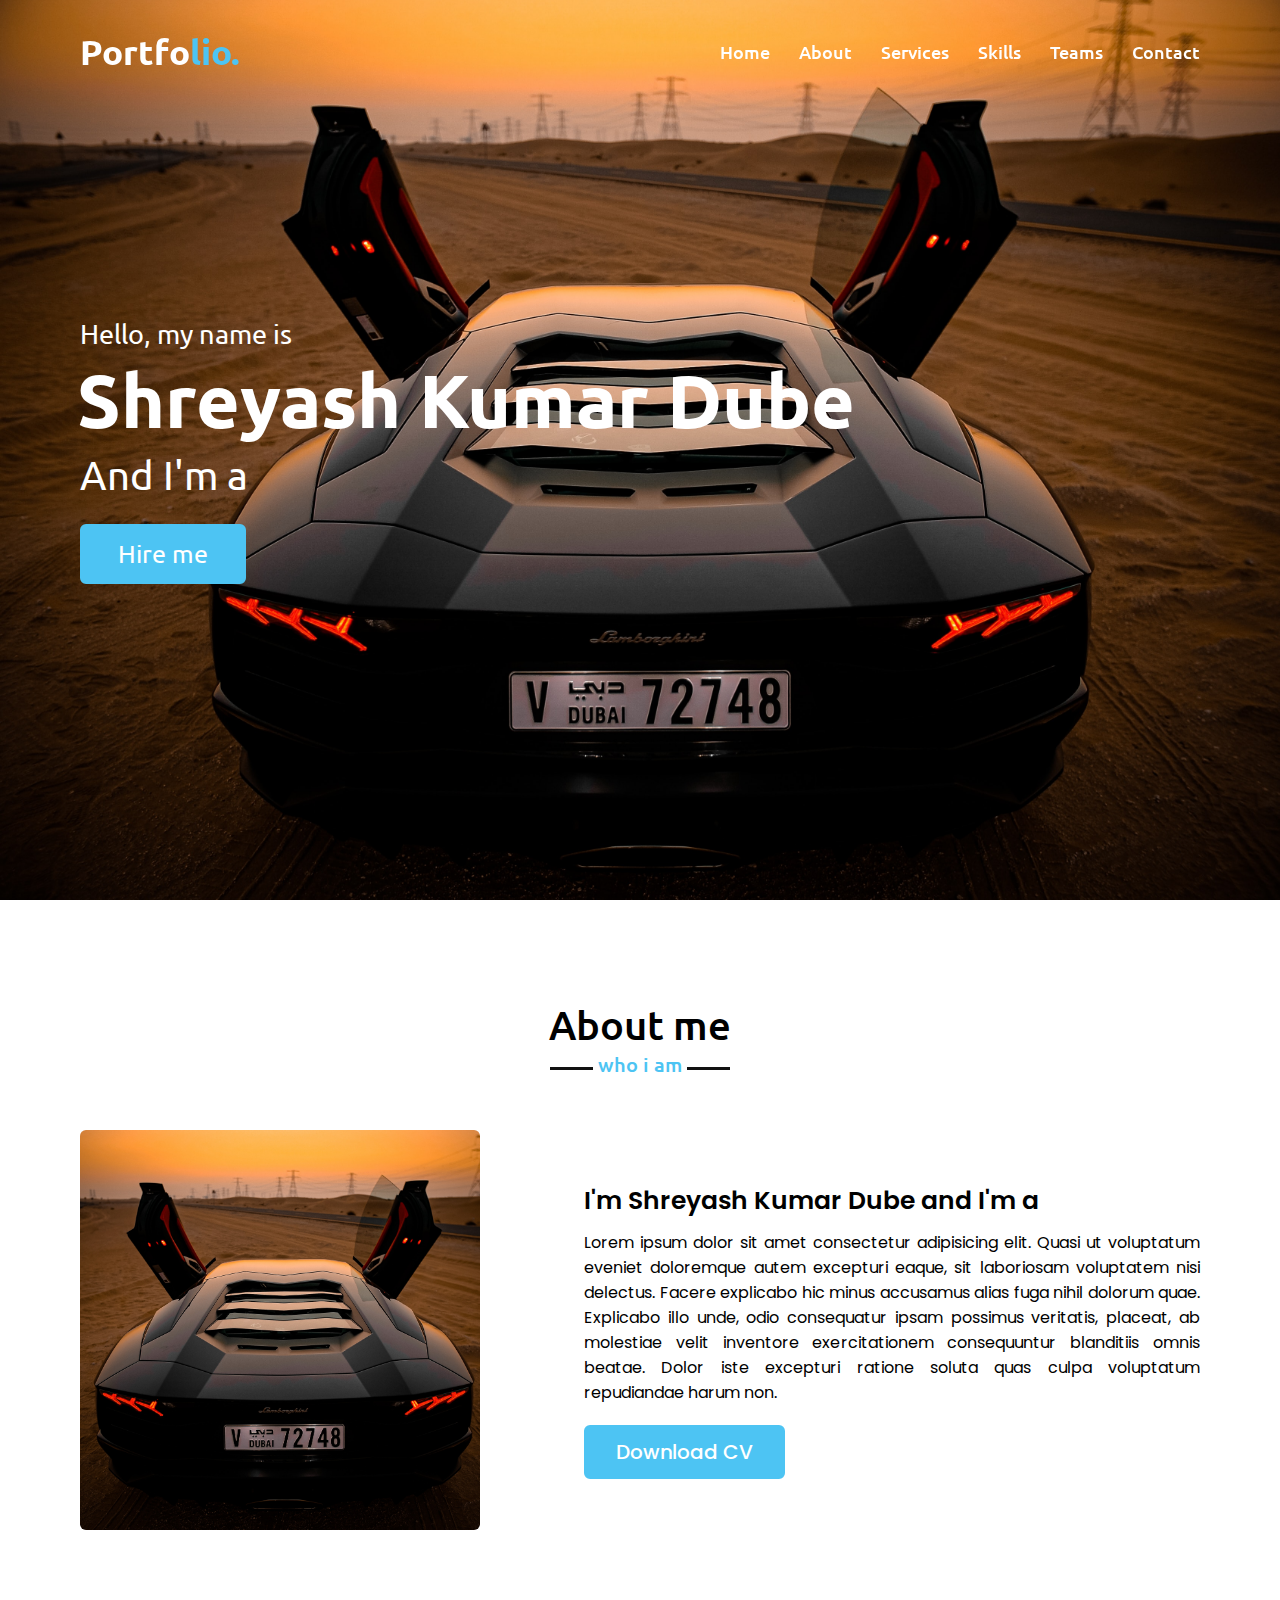
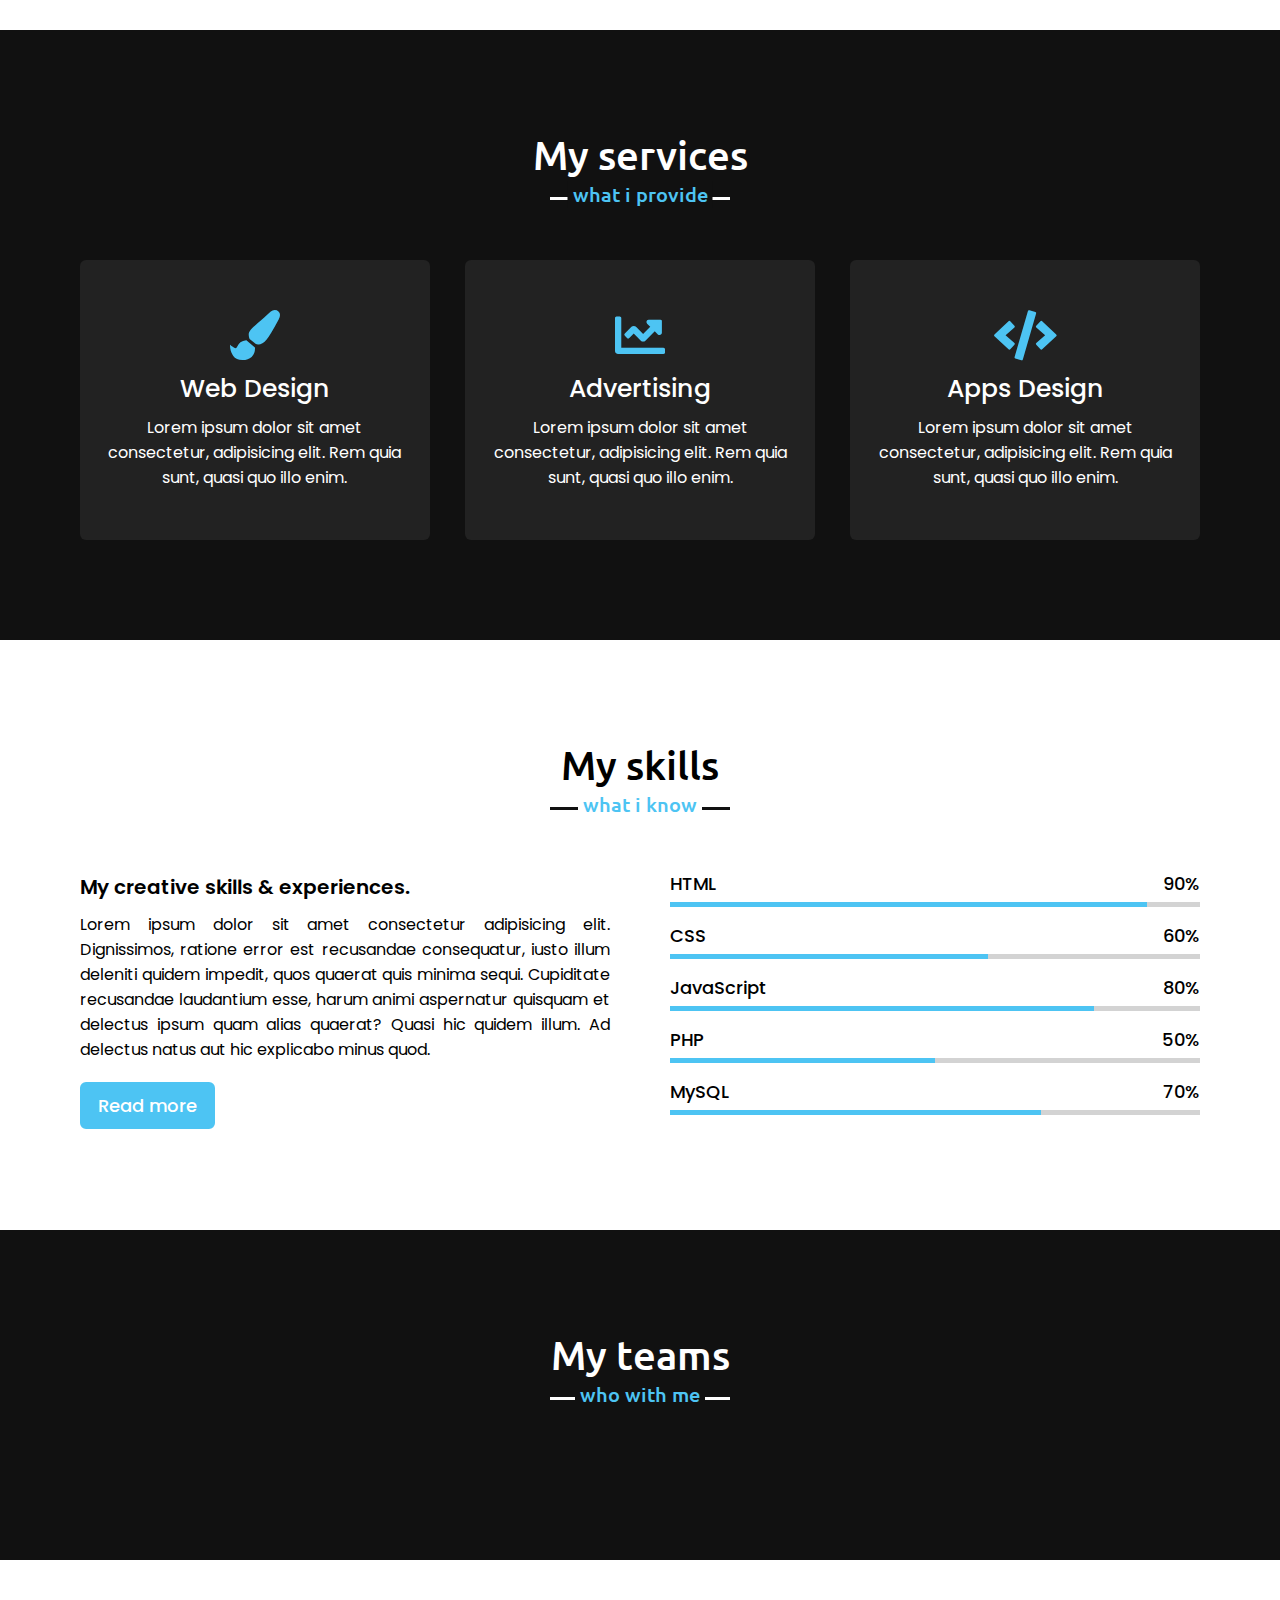
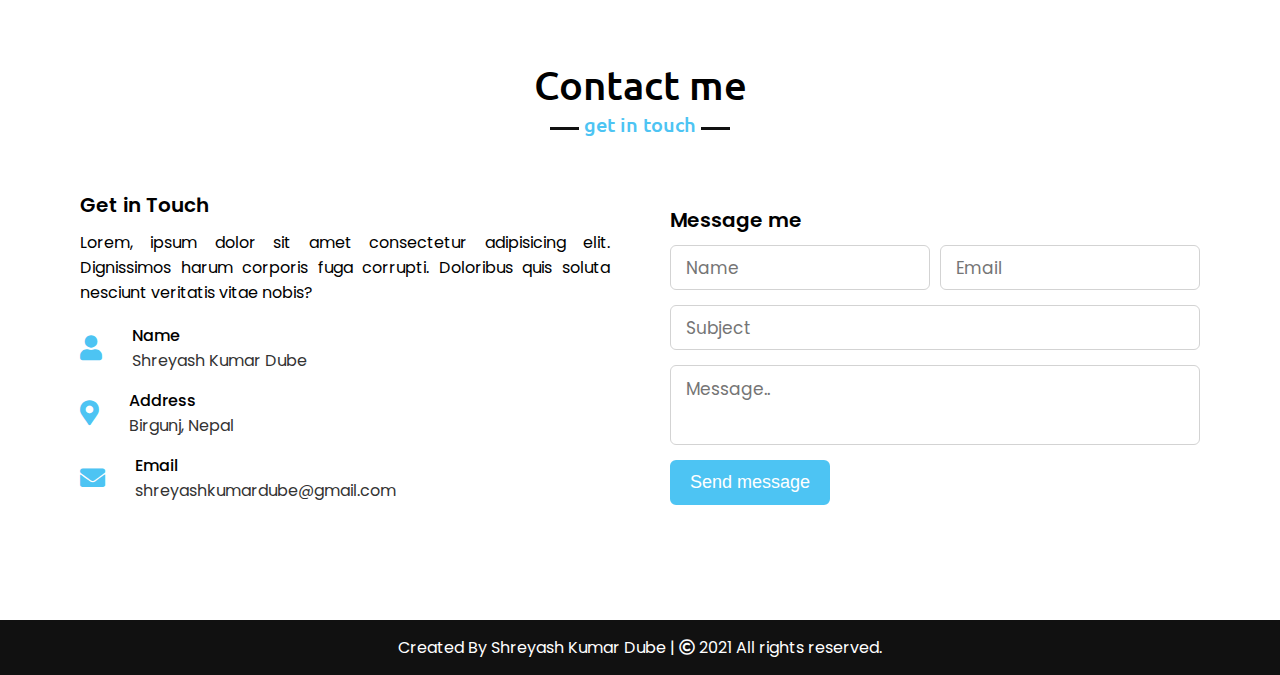
==== prot.html @ 354f3b51 "Initial Commit" ====
<html lang="en">
<head>
    <meta charset="UTF-8">
    <meta name="viewport" content="width=device-width, initial-scale=1.0">
    <title>Personal Portfolio Website</title>
    <link rel="stylesheet" href="style1.css">
    <link rel="stylesheet" href="https://cdnjs.cloudflare.com/ajax/libs/font-awesome/5.15.3/css/all.min.css"/>
    <script src="https://code.jquery.com/jquery-3.5.1.min.js"></script>
    <script src="https://cdnjs.cloudflare.com/ajax/libs/typed.js/2.0.11/typed.min.js"></script>
    <script src="https://cdnjs.cloudflare.com/ajax/libs/waypoints/4.0.1/jquery.waypoints.min.js"></script>
    <script src="https://cdnjs.cloudflare.com/ajax/libs/OwlCarousel2/2.3.4/owl.carousel.min.js"></script>
    <link rel="stylesheet" href="https://cdnjs.cloudflare.com/ajax/libs/OwlCarousel2/2.3.4/assets/owl.carousel.min.css"/>
</head>
<body>
    <div class="scroll-up-btn">
        <i class="fas fa-angle-up"></i>
    </div>
    <nav class="navbar">
        <div class="max-width">
            <div class="logo"><a href="#">Portfo<span>lio.</span></a></div>
            <ul class="menu">
                <li><a href="#home" class="menu-btn">Home</a></li>
                <li><a href="#about" class="menu-btn">About</a></li>
                <li><a href="#services" class="menu-btn">Services</a></li>
                <li><a href="#skills" class="menu-btn">Skills</a></li>
                <li><a href="#teams" class="menu-btn">Teams</a></li>
                <li><a href="#contact" class="menu-btn">Contact</a></li>
            </ul>
            <div class="menu-btn">
                <i class="fas fa-bars"></i>
            </div>
        </div>
    </nav>
    <!-- home section start -->
    <section class="home" id="home">
        <div class="max-width">
            <div class="home-content">
                <div class="text-1">Hello, my name is</div>
                <div class="text-2">Shreyash Kumar Dube</div>
                <div class="text-3">And I'm a <span class="typing"></span></div>
                <a href="#">Hire me</a>
            </div>
        </div>
    </section>
    <!-- about section start -->
    <section class="about" id="about">
        <div class="max-width">
            <h2 class="title">About me</h2>
            <div class="about-content">
                <div class="column left">
                    <img src="bg1.jpg" alt="">
                </div>
                <div class="column right">
                    <div class="text">I'm Shreyash Kumar Dube and I'm a <span class="typing-2"></span></div>
                    <p>Lorem ipsum dolor sit amet consectetur adipisicing elit. Quasi ut voluptatum eveniet doloremque autem excepturi eaque, sit laboriosam voluptatem nisi delectus. Facere explicabo hic minus accusamus alias fuga nihil dolorum quae. Explicabo illo unde, odio consequatur ipsam possimus veritatis, placeat, ab molestiae velit inventore exercitationem consequuntur blanditiis omnis beatae. Dolor iste excepturi ratione soluta quas culpa voluptatum repudiandae harum non.</p>
                    <a href="#">Download CV</a>
                </div>
            </div>
        </div>
    </section>
    <!-- services section start -->
    <section class="services" id="services">
        <div class="max-width">
            <h2 class="title">My services</h2>
            <div class="serv-content">
                <div class="card">
                    <div class="box">
                        <i class="fas fa-paint-brush"></i>
                        <div class="text">Web Design</div>
                        <p>Lorem ipsum dolor sit amet consectetur, adipisicing elit. Rem quia sunt, quasi quo illo enim.</p>
                    </div>
                </div>
                <div class="card">
                    <div class="box">
                        <i class="fas fa-chart-line"></i>
                        <div class="text">Advertising</div>
                        <p>Lorem ipsum dolor sit amet consectetur, adipisicing elit. Rem quia sunt, quasi quo illo enim.</p>
                    </div>
                </div>
                <div class="card">
                    <div class="box">
                        <i class="fas fa-code"></i>
                        <div class="text">Apps Design</div>
                        <p>Lorem ipsum dolor sit amet consectetur, adipisicing elit. Rem quia sunt, quasi quo illo enim.</p>
                    </div>
                </div>
               </div>
            </div>
        </div>
    </section>
    <!-- skills section start -->
    <section class="skills" id="skills">
        <div class="max-width">
            <h2 class="title">My skills</h2>
            <div class="skills-content">
                <div class="column left">
                    <div class="text">My creative skills & experiences.</div>
                    <p>Lorem ipsum dolor sit amet consectetur adipisicing elit. Dignissimos, ratione error est recusandae consequatur, iusto illum deleniti quidem impedit, quos quaerat quis minima sequi. Cupiditate recusandae laudantium esse, harum animi aspernatur quisquam et delectus ipsum quam alias quaerat? Quasi hic quidem illum. Ad delectus natus aut hic explicabo minus quod.</p>
                    <a href="#">Read more</a>
                </div>
                <div class="column right">
                    <div class="bars">
                        <div class="info">
                            <span>HTML</span>
                            <span>90%</span>
                        </div>
                        <div class="line html"></div>
                    </div>
                    <div class="bars">
                        <div class="info">
                            <span>CSS</span>
                            <span>60%</span>
                        </div>
                        <div class="line css"></div>
                    </div>
                    <div class="bars">
                        <div class="info">
                            <span>JavaScript</span>
                            <span>80%</span>
                        </div>
                        <div class="line js"></div>
                    </div>
                    <div class="bars">
                        <div class="info">
                            <span>PHP</span>
                            <span>50%</span>
                        </div>
                        <div class="line php"></div>
                    </div>
                    <div class="bars">
                        <div class="info">
                            <span>MySQL</span>
                            <span>70%</span>
                        </div>
                        <div class="line mysql"></div>
                    </div>
                </div>
            </div>
        </div>
    </section>
    <!-- teams section start -->
    <section class="teams" id="teams">
        <div class="max-width">
            <h2 class="title">My teams</h2>
            <div class="carousel owl-carousel">
                <div class="card">
                    <div class="box">
                        <img src="bg2.jpg" alt="">
                        <div class="text">Someone name</div>
                        <p>Lorem ipsum dolor sit amet consectetur adipisicing elit.</p>
                    </div>
                </div>
                <div class="card">
                    <div class="box">
                        <img src="bg3.jpg" alt="">
                        <div class="text">Someone name</div>
                        <p>Lorem ipsum dolor sit amet consectetur adipisicing elit.</p>
                    </div>
                </div>
                <div class="card">
                    <div class="box">
                        <img src="bg4.jpg" alt="">
                        <div class="text">Someone name</div>
                        <p>Lorem ipsum dolor sit amet consectetur adipisicing elit.</p>
                    </div>
                </div>
                <div class="card">
                    <div class="box">
                        <img src="bg1.jpg" alt="">
                        <div class="text">Someone name</div>
                        <p>Lorem ipsum dolor sit amet consectetur adipisicing elit.</p>
                    </div>
                </div>
                <div class="card">
                    <div class="box">
                        <img src="Logo.jpg" alt="">
                        <div class="text">Someone name</div>
                        <p>Lorem ipsum dolor sit amet consectetur adipisicing elit.</p>
                    </div>
                </div>
            </div>
        </div>
    </section>
    <!-- contact section start -->
    <section class="contact" id="contact">
        <div class="max-width">
            <h2 class="title">Contact me</h2>
            <div class="contact-content">
                <div class="column left">
                    <div class="text">Get in Touch</div>
                    <p>Lorem, ipsum dolor sit amet consectetur adipisicing elit. Dignissimos harum corporis fuga corrupti. Doloribus quis soluta nesciunt veritatis vitae nobis?</p>
                    <div class="icons">
                        <div class="row">
                            <i class="fas fa-user"></i>
                            <div class="info">
                                <div class="head">Name</div>
                                <div class="sub-title">Shreyash Kumar Dube</div>
                            </div>
                        </div>
                        <div class="row">
                            <i class="fas fa-map-marker-alt"></i>
                            <div class="info">
                                <div class="head">Address</div>
                                <div class="sub-title">Birgunj, Nepal</div>
                            </div>
                        </div>
                        <div class="row">
                            <i class="fas fa-envelope"></i>
                            <div class="info">
                                <div class="head">Email</div>
                                <div class="sub-title">shreyashkumardube@gmail.com</div>
                            </div>
                        </div>
                    </div>
                </div>
                <div class="column right">
                    <div class="text">Message me</div>
                    <form action="#">
                        <div class="fields">
                            <div class="field name">
                                <input type="text" placeholder="Name" required>
                            </div>
                            <div class="field email">
                                <input type="email" placeholder="Email" required>
                            </div>
                        </div>
                        <div class="field">
                            <input type="text" placeholder="Subject" required>
                        </div>
                        <div class="field textarea">
                            <textarea cols="30" rows="10" placeholder="Message.." required></textarea>
                        </div>
                        <div class="button-area">
                            <button type="submit">Send message</button>
                        </div>
                    </form>
                </div>
            </div>
        </div>
    </section>
    <!-- footer section start -->
    <footer>
        <span>Created By Shreyash Kumar Dube | <span class="far fa-copyright"></span> 2021 All rights reserved.</span>
    </footer>
    <script src="script.js"></script>
</body>
</html>
---- style1.css ----
@import url('https://fonts.googleapis.com/css2?family=Poppins:wght@400;500;600;700&family=Ubuntu:wght@400;500;700&display=swap');
*{
    margin: 0;
    padding: 0;
    box-sizing: border-box;
    text-decoration: none;
}
html{
    scroll-behavior: smooth;
}
/* custom scroll bar */
::-webkit-scrollbar {
    width: 10px;
}
::-webkit-scrollbar-track {
    background: #f1f1f1;
}
::-webkit-scrollbar-thumb {
    background: #888;
}
::-webkit-scrollbar-thumb:hover {
    background: #555;
}
/* all similar content styling codes */
section{
    padding: 100px 0;
}
.max-width{
    max-width: 1300px;
    padding: 0 80px;
    margin: auto;
}
.about, .services, .skills, .teams, .contact, footer{
    font-family: 'Poppins', sans-serif;
}
.about .about-content,
.services .serv-content,
.skills .skills-content,
.contact .contact-content{
    display: flex;
    flex-wrap: wrap;
    align-items: center;
    justify-content: space-between;
}
section .title{
    position: relative;
    text-align: center;
    font-size: 40px;
    font-weight: 500;
    margin-bottom: 60px;
    padding-bottom: 20px;
    font-family: 'Ubuntu', sans-serif;
}
section .title::before{
    content: "";
    position: absolute;
    bottom: 0px;
    left: 50%;
    width: 180px;
    height: 3px;
    background: #111;
    transform: translateX(-50%);
}
section .title::after{
    position: absolute;
    bottom: -8px;
    left: 50%;
    font-size: 20px;
    color: rgb(77, 196, 243);
    padding: 0 5px;
    background: #fff;
    transform: translateX(-50%);
}
/* navbar styling */
.navbar{
    position: fixed;
    width: 100%;
    z-index: 999;
    padding: 30px 0;
    font-family: 'Ubuntu', sans-serif;
    transition: all 0.3s ease;
}
.navbar.sticky{
    padding: 15px 0;
    background: rgb(77, 196, 243);;
}
.navbar .max-width{
    display: flex;
    align-items: center;
    justify-content: space-between;
}
.navbar .logo a{
    color: #fff;
    font-size: 35px;
    font-weight: 600;
}
.navbar .logo a span{
    color: rgb(77, 196, 243);;
    transition: all 0.3s ease;
}
.navbar.sticky .logo a span{
    color: #fff;
}
.navbar .menu li{
    list-style: none;
    display: inline-block;
}
.navbar .menu li a{
    display: block;
    color: #fff;
    font-size: 18px;
    font-weight: 500;
    margin-left: 25px;
    transition: color 0.3s ease;
}
.navbar .menu li a:hover{
    color: rgb(77, 196, 243);;
}
.navbar.sticky .menu li a:hover{
    color: #fff;
}
/* menu btn styling */
.menu-btn{
    color: #fff;
    font-size: 23px;
    cursor: pointer;
    display: none;
}
.scroll-up-btn{
    position: fixed;
    height: 45px;
    width: 42px;
    background: rgb(77, 196, 243);;
    right: 30px;
    bottom: 10px;
    text-align: center;
    line-height: 45px;
    color: #fff;
    z-index: 9999;
    font-size: 30px;
    border-radius: 6px;
    border-bottom-width: 2px;
    cursor: pointer;
    opacity: 0;
    pointer-events: none;
    transition: all 0.3s ease;
}
.scroll-up-btn.show{
    bottom: 30px;
    opacity: 1;
    pointer-events: auto;
}
.scroll-up-btn:hover{
    filter: brightness(90%);
}
/* home section styling */
.home{
    display: flex;
    background: url("bg1.jpg") no-repeat center;
    height: 100vh;
    color: #fff;
    min-height: 500px;
    background-size: cover;
    background-attachment: fixed;
    font-family: 'Ubuntu', sans-serif;
}
.home .max-width{
  width: 100%;
  display: flex;
}
.home .max-width .row{
  margin-right: 0;
}
.home .home-content .text-1{
    font-size: 27px;
}
.home .home-content .text-2{
    font-size: 75px;
    font-weight: 600;
    margin-left: -3px;
}
.home .home-content .text-3{
    font-size: 40px;
    margin: 5px 0;
}
.home .home-content .text-3 span{
    color: rgb(77, 196, 243);;
    font-weight: 500;
}
.home .home-content a{
    display: inline-block;
    background: rgb(77, 196, 243);;
    color: #fff;
    font-size: 25px;
    padding: 12px 36px;
    margin-top: 20px;
    font-weight: 400;
    border-radius: 6px;
    border: 2px solid rgb(77, 196, 243);;
    transition: all 0.3s ease;
}
.home .home-content a:hover{
    color: rgb(77, 196, 243);;
    background: none;
}
/* about section styling */
.about .title::after{
    content: "who i am";
}
.about .about-content .left{
    width: 45%;
}
.about .about-content .left img{
    height: 400px;
    width: 400px;
    object-fit: cover;
    border-radius: 6px;
}
.about .about-content .right{
    width: 55%;
}
.about .about-content .right .text{
    font-size: 25px;
    font-weight: 600;
    margin-bottom: 10px;
}
.about .about-content .right .text span{
    color: rgb(77, 196, 243);;
}
.about .about-content .right p{
    text-align: justify;
}
.about .about-content .right a{
    display: inline-block;
    background: rgb(77, 196, 243);;
    color: #fff;
    font-size: 20px;
    font-weight: 500;
    padding: 10px 30px;
    margin-top: 20px;
    border-radius: 6px;
    border: 2px solid rgb(77, 196, 243);;
    transition: all 0.3s ease;
}
.about .about-content .right a:hover{
    color: rgb(77, 196, 243);;
    background: none;
}
/* services section styling */
.services, .teams{
    color:#fff;
    background: #111;
}
.services .title::before,
.teams .title::before{
    background: #fff;
}
.services .title::after,
.teams .title::after{
    background: #111;
    content: "what i provide";
}
.services .serv-content .card{
    width: calc(33% - 20px);
    background: #222;
    text-align: center;
    border-radius: 6px;
    padding: 50px 25px;
    cursor: pointer;
    transition: all 0.3s ease;
}
.services .serv-content .card:hover{
    background: rgb(77, 196, 243);;
}
.services .serv-content .card .box{
    transition: all 0.3s ease;
}
.services .serv-content .card:hover .box{
    transform: scale(1.05);
}
.services .serv-content .card i{
    font-size: 50px;
    color: rgb(77, 196, 243);;
    transition: color 0.3s ease;
}
.services .serv-content .card:hover i{
    color: #fff;
}
.services .serv-content .card .text{
    font-size: 25px;
    font-weight: 500;
    margin: 10px 0 7px 0;
}
/* skills section styling */
.skills .title::after{
    content: "what i know";
}
.skills .skills-content .column{
    width: calc(50% - 30px);
}
.skills .skills-content .left .text{
    font-size: 20px;
    font-weight: 600;
    margin-bottom: 10px;
}
.skills .skills-content .left p{
    text-align: justify;
}
.skills .skills-content .left a{
    display: inline-block;
    background: rgb(77, 196, 243);;
    color: #fff;
    font-size: 18px;
    font-weight: 500;
    padding: 8px 16px;
    margin-top: 20px;
    border-radius: 6px;
    border: 2px solid rgb(77, 196, 243);;
    transition: all 0.3s ease;
}
.skills .skills-content .left a:hover{
    color: rgb(77, 196, 243);;
    background: none;
}
.skills .skills-content .right .bars{
    margin-bottom: 15px;
}
.skills .skills-content .right .info{
    display: flex;
    margin-bottom: 5px;
    align-items: center;
    justify-content: space-between;
}
.skills .skills-content .right span{
    font-weight: 500;
    font-size: 18px;
}
.skills .skills-content .right .line{
    height: 5px;
    width: 100%;
    background: lightgrey;
    position: relative;
}
.skills .skills-content .right .line::before{
    content: "";
    position: absolute;
    height: 100%;
    left: 0;
    top: 0;
    background: rgb(77, 196, 243);;
}
.skills-content .right .html::before{
    width: 90%;
}
.skills-content .right .css::before{
    width: 60%;
}
.skills-content .right .js::before{
    width: 80%;
}
.skills-content .right .php::before{
    width: 50%;
}
.skills-content .right .mysql::before{
    width: 70%;
}
/* teams section styling */
.teams .title::after{
    content: "who with me";
}
.teams .carousel .card{
    background: #222;
    border-radius: 6px;
    padding: 25px 35px;
    text-align: center;
    overflow: hidden;
    transition: all 0.3s ease;
}
.teams .carousel .card:hover{
    background: rgb(77, 196, 243);;
}
.teams .carousel .card .box{
    display: flex;
    flex-direction: column;
    align-items: center;
    justify-content: center;
    transition: all 0.3s ease;
}
.teams .carousel .card:hover .box{
    transform: scale(1.05);
}
.teams .carousel .card .text{
    font-size: 25px;
    font-weight: 500;
    margin: 10px 0 7px 0;
}
.teams .carousel .card img{
    height: 150px;
    width: 150px;
    object-fit: cover;
    border-radius: 50%;
    border: 5px solid rgb(77, 196, 243);;
    transition: all 0.3s ease;
}
.teams .carousel .card:hover img{
    border-color: #fff;
}
.owl-dots{
    text-align: center;
    margin-top: 20px;
}
.owl-dot{
    height: 13px;
    width: 13px;
    margin: 0 5px;
    outline: none!important;
    border-radius: 50%;
    border: 2px solid rgb(77, 196, 243);
    transition: all 0.3s ease;
}
.owl-dot.active{
    width: 35px;
    border-radius: 14px;
}
.owl-dot.active,
.owl-dot:hover{
    background: rgb(77, 196, 243);
}
/* contact section styling */
.contact .title::after{
    content: "get in touch";
}
.contact .contact-content .column{
    width: calc(50% - 30px);
}
.contact .contact-content .text{
    font-size: 20px;
    font-weight: 600;
    margin-bottom: 10px;
}
.contact .contact-content .left p{
    text-align: justify;
}
.contact .contact-content .left .icons{
    margin: 10px 0;
}
.contact .contact-content .row{
    display: flex;
    height: 65px;
    align-items: center;
}
.contact .contact-content .row .info{
    margin-left: 30px;
}
.contact .contact-content .row i{
    font-size: 25px;
    color: rgb(77, 196, 243);;
}
.contact .contact-content .info .head{
    font-weight: 500;
}
.contact .contact-content .info .sub-title{
    color: #333;
}
.contact .right form .fields{
    display: flex;
}
.contact .right form .field,
.contact .right form .fields .field{
    height: 45px;
    width: 100%;
    margin-bottom: 15px;
}
.contact .right form .textarea{
    height: 80px;
    width: 100%;
}
.contact .right form .name{
    margin-right: 10px;
}
.contact .right form .field input,
.contact .right form .textarea textarea{
    height: 100%;
    width: 100%;
    border: 1px solid lightgrey;
    border-radius: 6px;
    outline: none;
    padding: 0 15px;
    font-size: 17px;
    font-family: 'Poppins', sans-serif;
    transition: all 0.3s ease;
}
.contact .right form .field input:focus,
.contact .right form .textarea textarea:focus{
    border-color: #b3b3b3;
}
.contact .right form .textarea textarea{
  padding-top: 10px;
  resize: none;
}
.contact .right form .button-area{
  display: flex;
  align-items: center;
}
.right form .button-area button{
  color: #fff;
  display: block;
  width: 160px!important;
  height: 45px;
  outline: none;
  font-size: 18px;
  font-weight: 500;
  border-radius: 6px;
  cursor: pointer;
  flex-wrap: nowrap;
  background: rgb(77, 196, 243);;
  border: 2px solid rgb(77, 196, 243);;
  transition: all 0.3s ease;
}
.right form .button-area button:hover{
  color: rgb(77, 196, 243);;
  background: none;
}
/* footer section styling */
footer{
    background: #111;
    padding: 15px 23px;
    color: #fff;
    text-align: center;
}
footer span a{
    color: rgb(77, 196, 243);;
    text-decoration: none;
}
footer span a:hover{
    text-decoration: underline;
}
/* responsive media query start */
@media (max-width: 1104px) {
    .about .about-content .left img{
        height: 350px;
        width: 350px;
    }
}
@media (max-width: 991px) {
    .max-width{
        padding: 0 50px;
    }
}
@media (max-width: 947px){
    .menu-btn{
        display: block;
        z-index: 999;
    }
    .menu-btn i.active:before{
        content: "\f00d";
    }
    .navbar .menu{
        position: fixed;
        height: 100vh;
        width: 100%;
        left: -100%;
        top: 0;
        background: #111;
        text-align: center;
        padding-top: 80px;
        transition: all 0.3s ease;
    }
    .navbar .menu.active{
        left: 0;
    }
    .navbar .menu li{
        display: block;
    }
    .navbar .menu li a{
        display: inline-block;
        margin: 20px 0;
        font-size: 25px;
    }
    .home .home-content .text-2{
        font-size: 70px;
    }
    .home .home-content .text-3{
        font-size: 35px;
    }
    .home .home-content a{
        font-size: 23px;
        padding: 10px 30px;
    }
    .max-width{
        max-width: 930px;
    }
    .about .about-content .column{
        width: 100%;
    }
    .about .about-content .left{
        display: flex;
        justify-content: center;
        margin: 0 auto 60px;
    }
    .about .about-content .right{
        flex: 100%;
    }
    .services .serv-content .card{
        width: calc(50% - 10px);
        margin-bottom: 20px;
    }
    .skills .skills-content .column,
    .contact .contact-content .column{
        width: 100%;
        margin-bottom: 35px;
    }
}
@media (max-width: 690px) {
    .max-width{
        padding: 0 23px;
    }
    .home .home-content .text-2{
        font-size: 60px;
    }
    .home .home-content .text-3{
        font-size: 32px;
    }
    .home .home-content a{
        font-size: 20px;
    }
    .services .serv-content .card{
        width: 100%;
    }
}
@media (max-width: 500px) {
    .home .home-content .text-2{
        font-size: 50px;
    }
    .home .home-content .text-3{
        font-size: 27px;
    }
    .about .about-content .right .text,
    .skills .skills-content .left .text{
        font-size: 19px;
    }
    .contact .right form .fields{
        flex-direction: column;
    }
    .contact .right form .name,
    .contact .right form .email{
        margin: 0;
    }
    .right form .error-box{
       width: 150px;
    }
    .scroll-up-btn{
        right: 15px;
        bottom: 15px;
        height: 38px;
        width: 35px;
        font-size: 23px;
        line-height: 38px;
    }
}
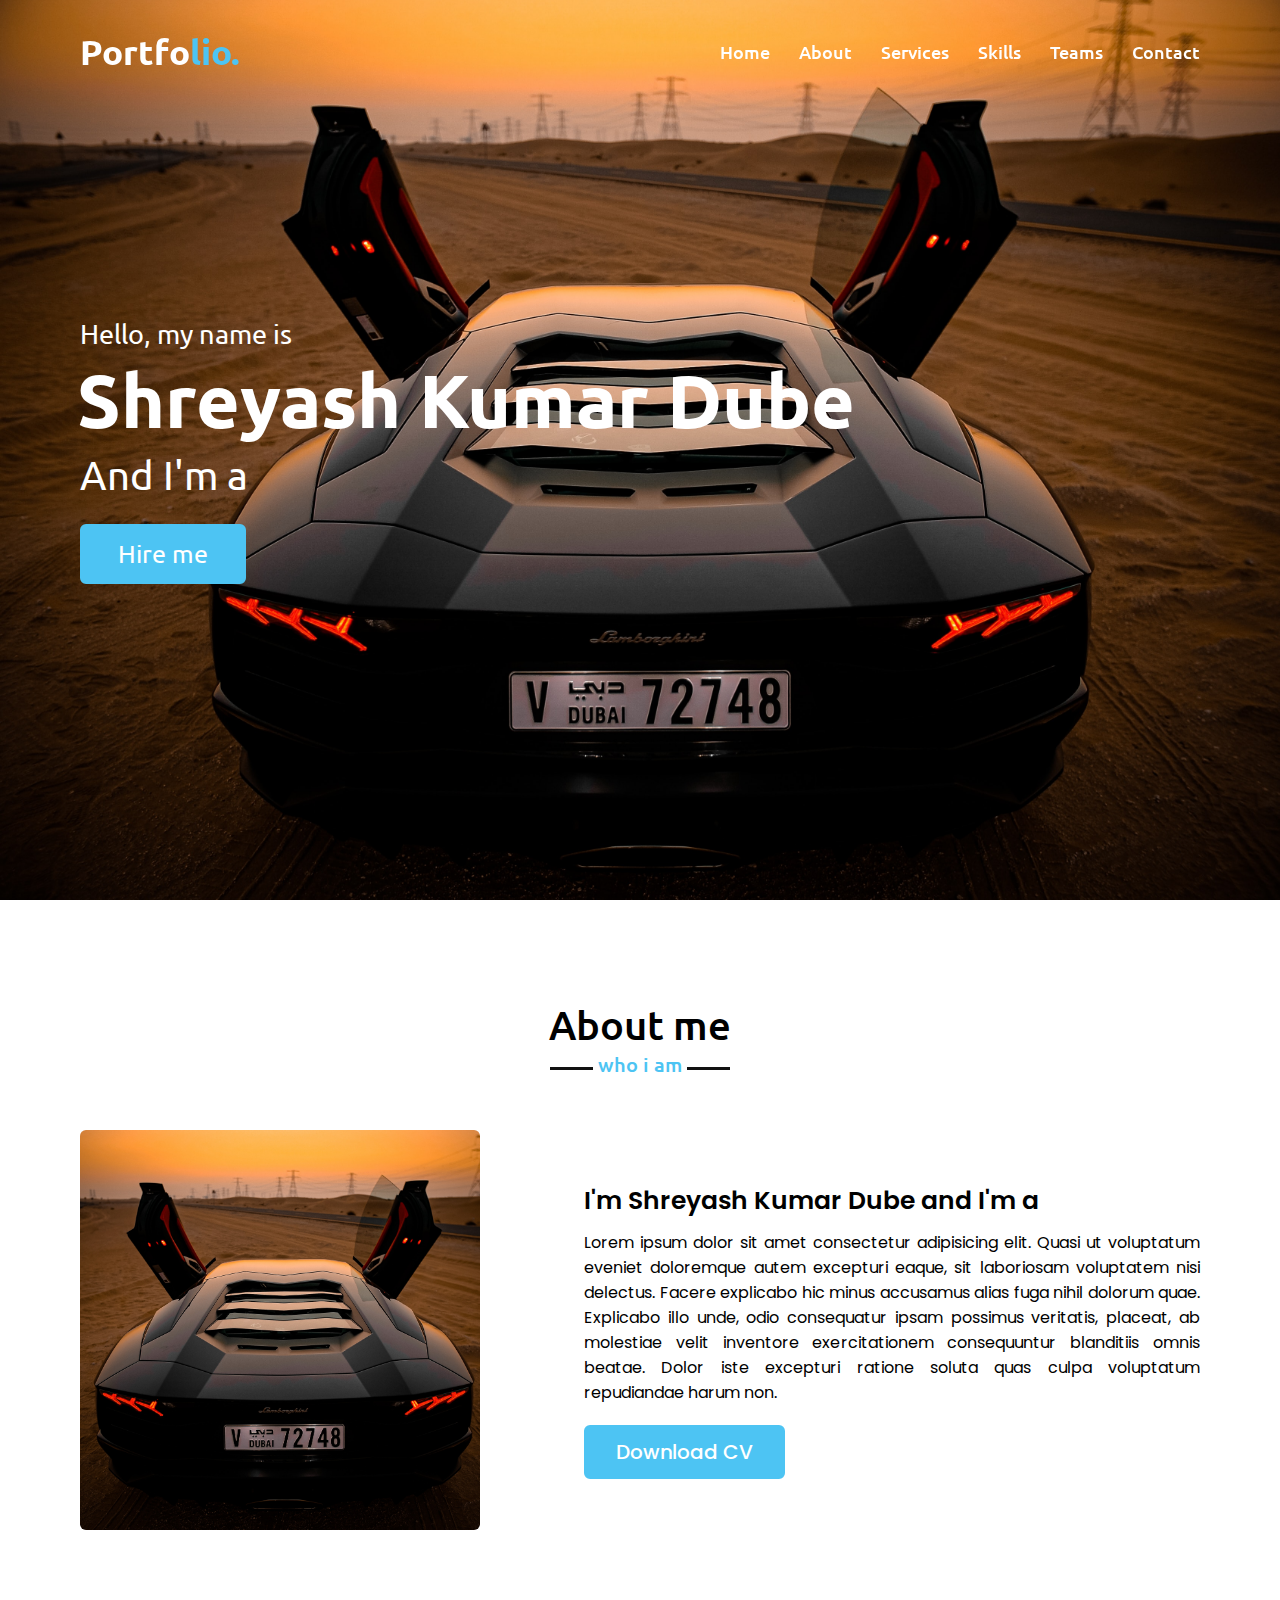
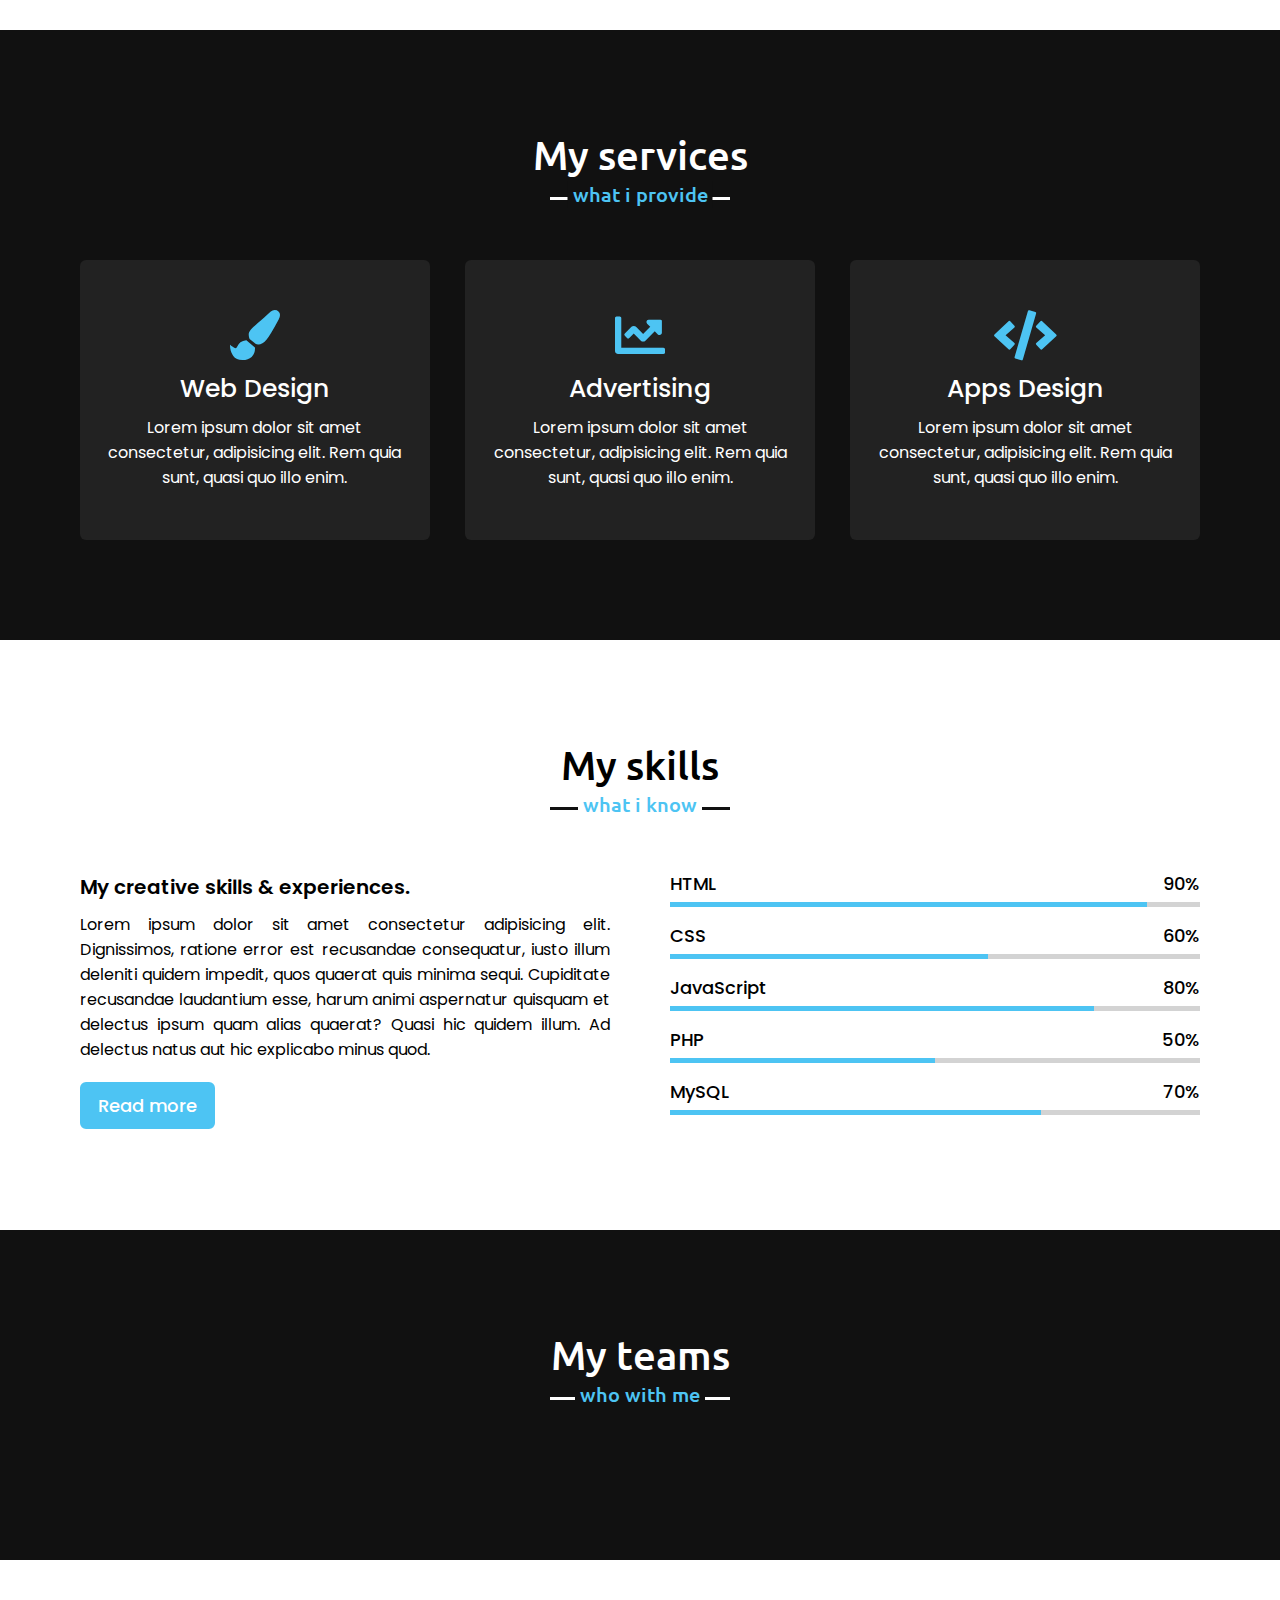
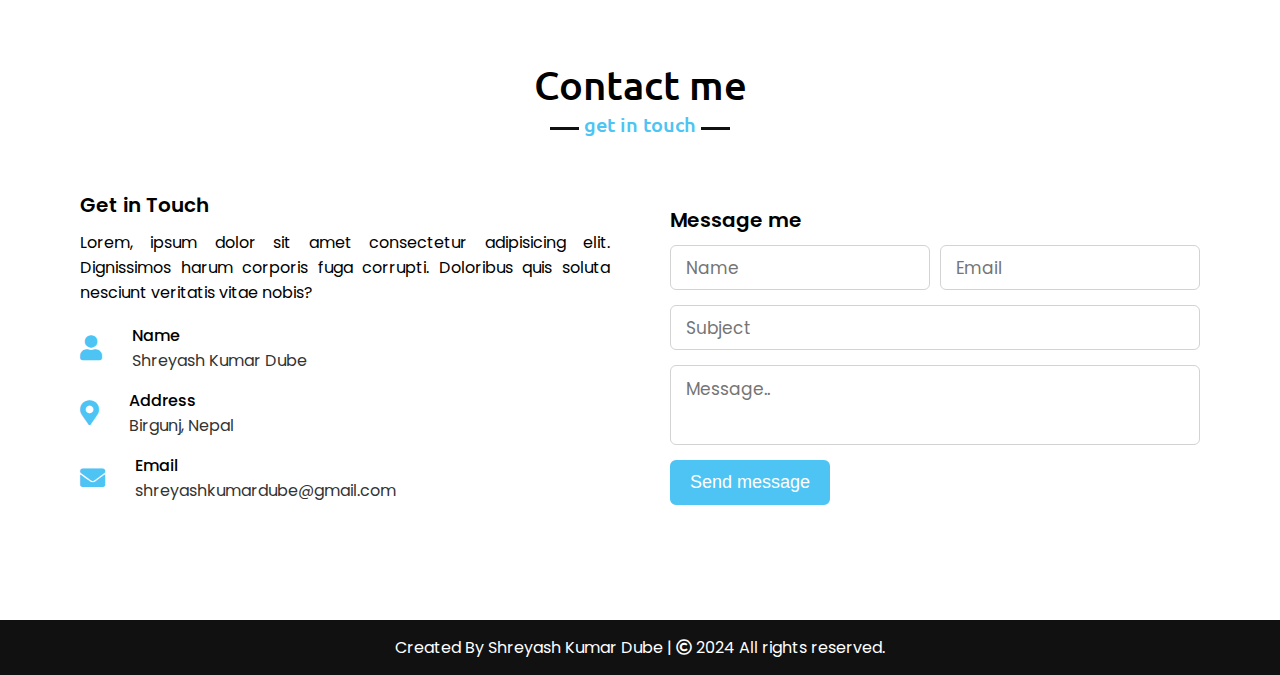
==== commit 290f7268: "Update prot.html" ====
--- a/prot.html
+++ b/prot.html
@@ -240,8 +240,8 @@
     </section>
     <!-- footer section start -->
     <footer>
-        <span>Created By Shreyash Kumar Dube | <span class="far fa-copyright"></span> 2021 All rights reserved.</span>
+        <span>Created By Shreyash Kumar Dube | <span class="far fa-copyright"></span> 2024 All rights reserved.</span>
     </footer>
     <script src="script.js"></script>
 </body>
-</html>+</html>
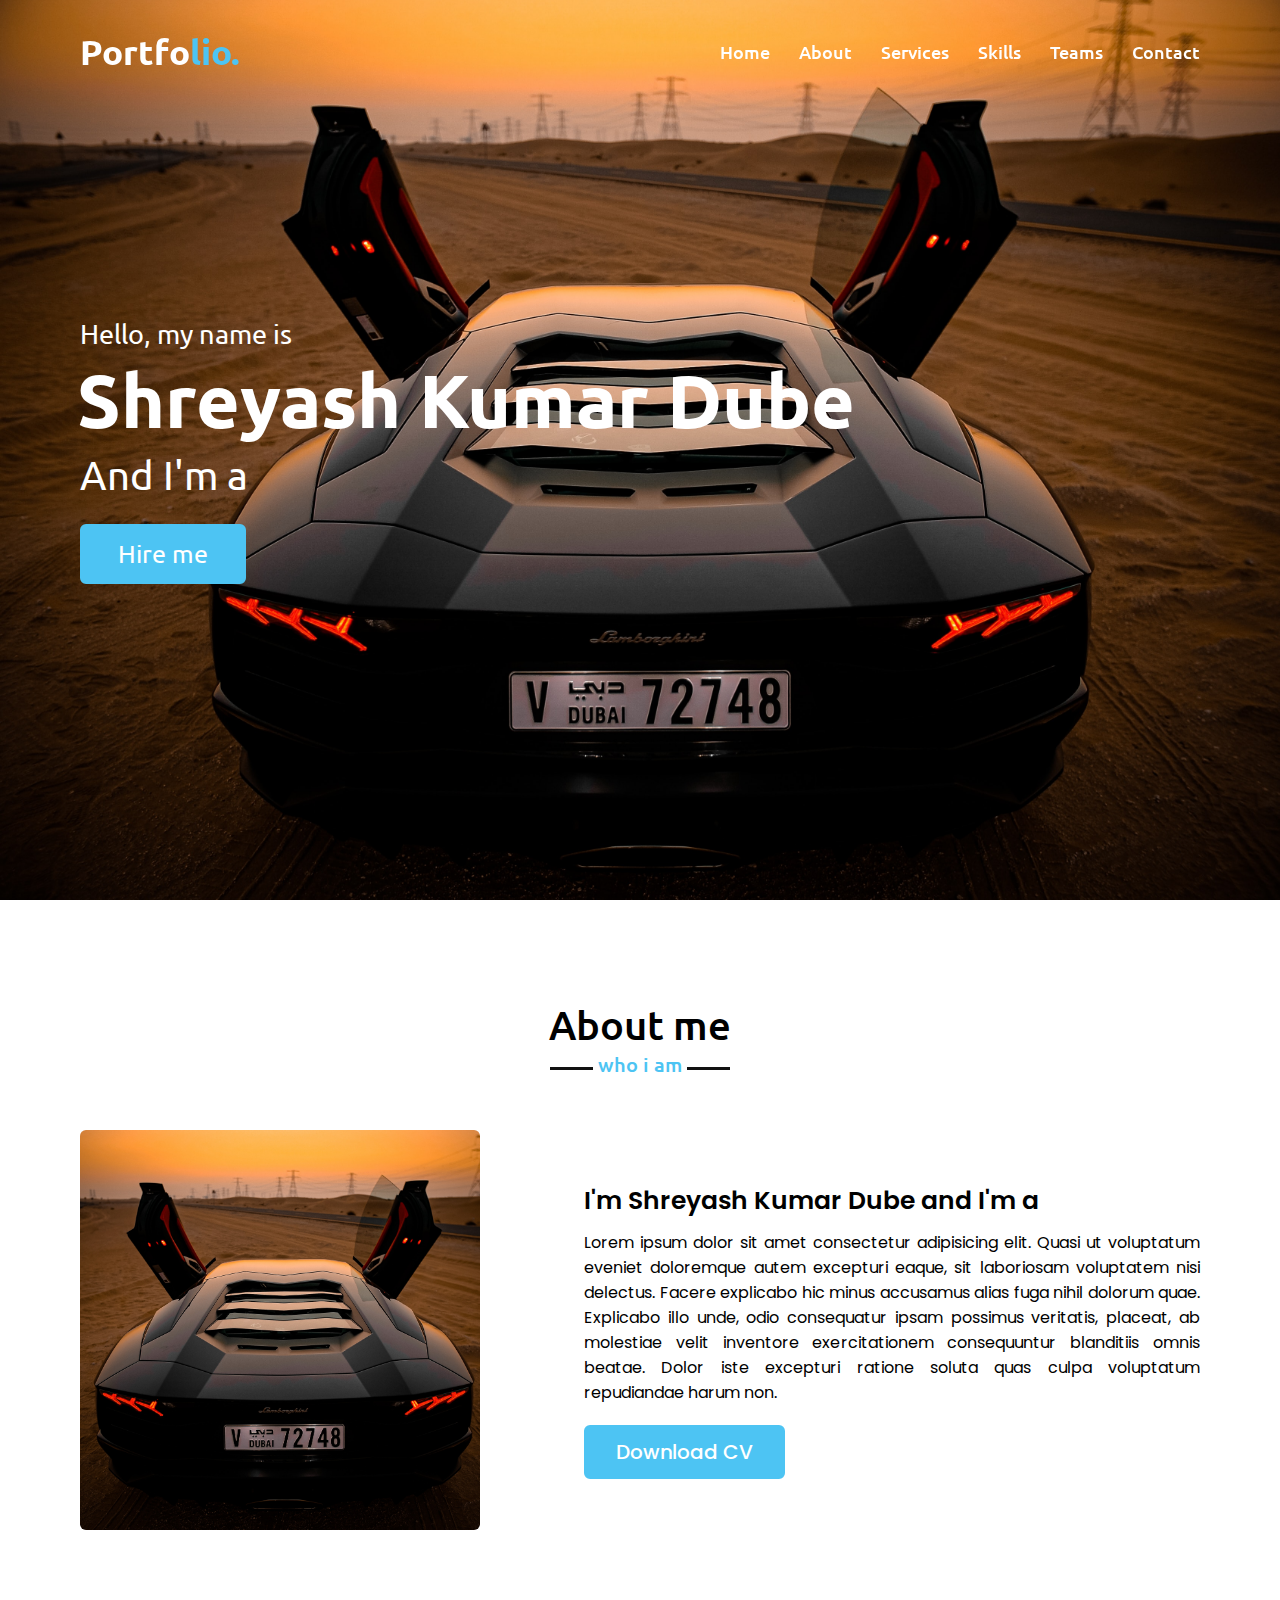
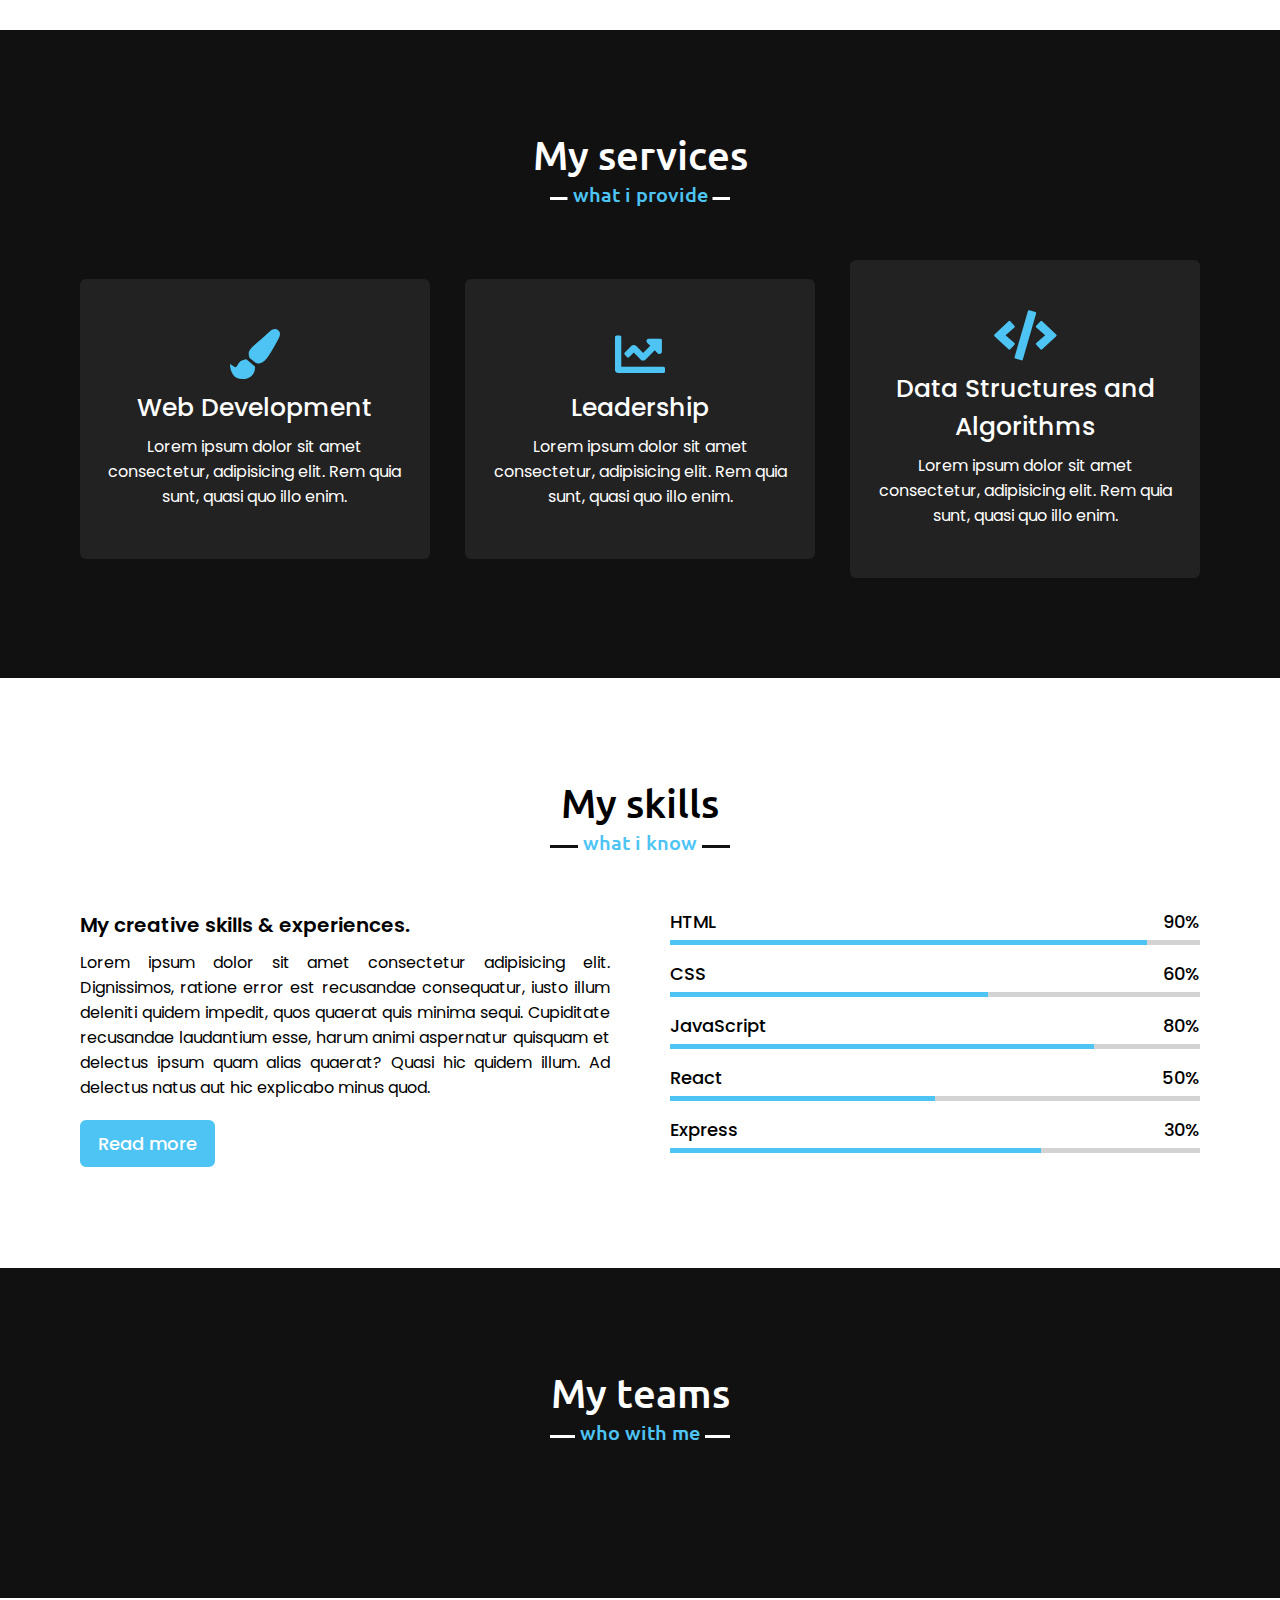
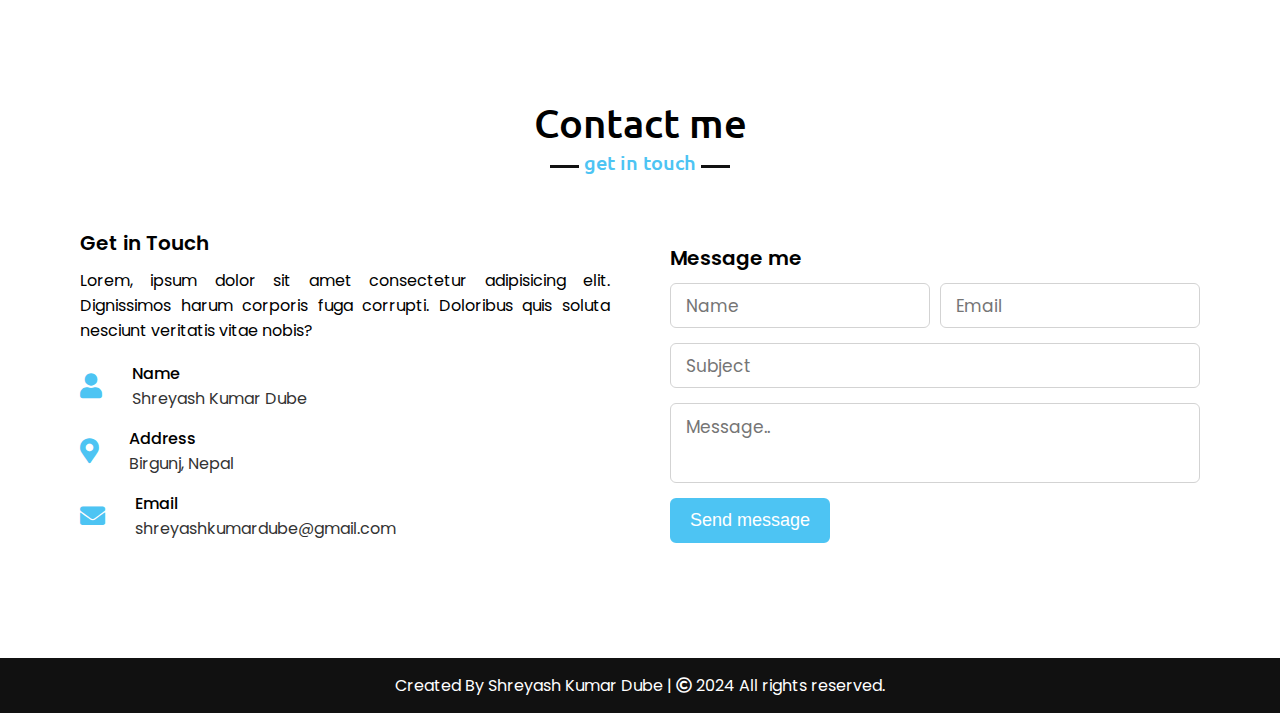
==== commit fb3eb4d8: "Update prot.html" ====
--- a/prot.html
+++ b/prot.html
@@ -66,21 +66,21 @@
                 <div class="card">
                     <div class="box">
                         <i class="fas fa-paint-brush"></i>
-                        <div class="text">Web Design</div>
+                        <div class="text">Web Development</div>
                         <p>Lorem ipsum dolor sit amet consectetur, adipisicing elit. Rem quia sunt, quasi quo illo enim.</p>
                     </div>
                 </div>
                 <div class="card">
                     <div class="box">
                         <i class="fas fa-chart-line"></i>
-                        <div class="text">Advertising</div>
+                        <div class="text">Leadership</div>
                         <p>Lorem ipsum dolor sit amet consectetur, adipisicing elit. Rem quia sunt, quasi quo illo enim.</p>
                     </div>
                 </div>
                 <div class="card">
                     <div class="box">
                         <i class="fas fa-code"></i>
-                        <div class="text">Apps Design</div>
+                        <div class="text">Data Structures and Algorithms</div>
                         <p>Lorem ipsum dolor sit amet consectetur, adipisicing elit. Rem quia sunt, quasi quo illo enim.</p>
                     </div>
                 </div>
@@ -122,15 +122,15 @@
                     </div>
                     <div class="bars">
                         <div class="info">
-                            <span>PHP</span>
+                            <span>React</span>
                             <span>50%</span>
                         </div>
                         <div class="line php"></div>
                     </div>
                     <div class="bars">
                         <div class="info">
-                            <span>MySQL</span>
-                            <span>70%</span>
+                            <span>Express</span>
+                            <span>30%</span>
                         </div>
                         <div class="line mysql"></div>
                     </div>
